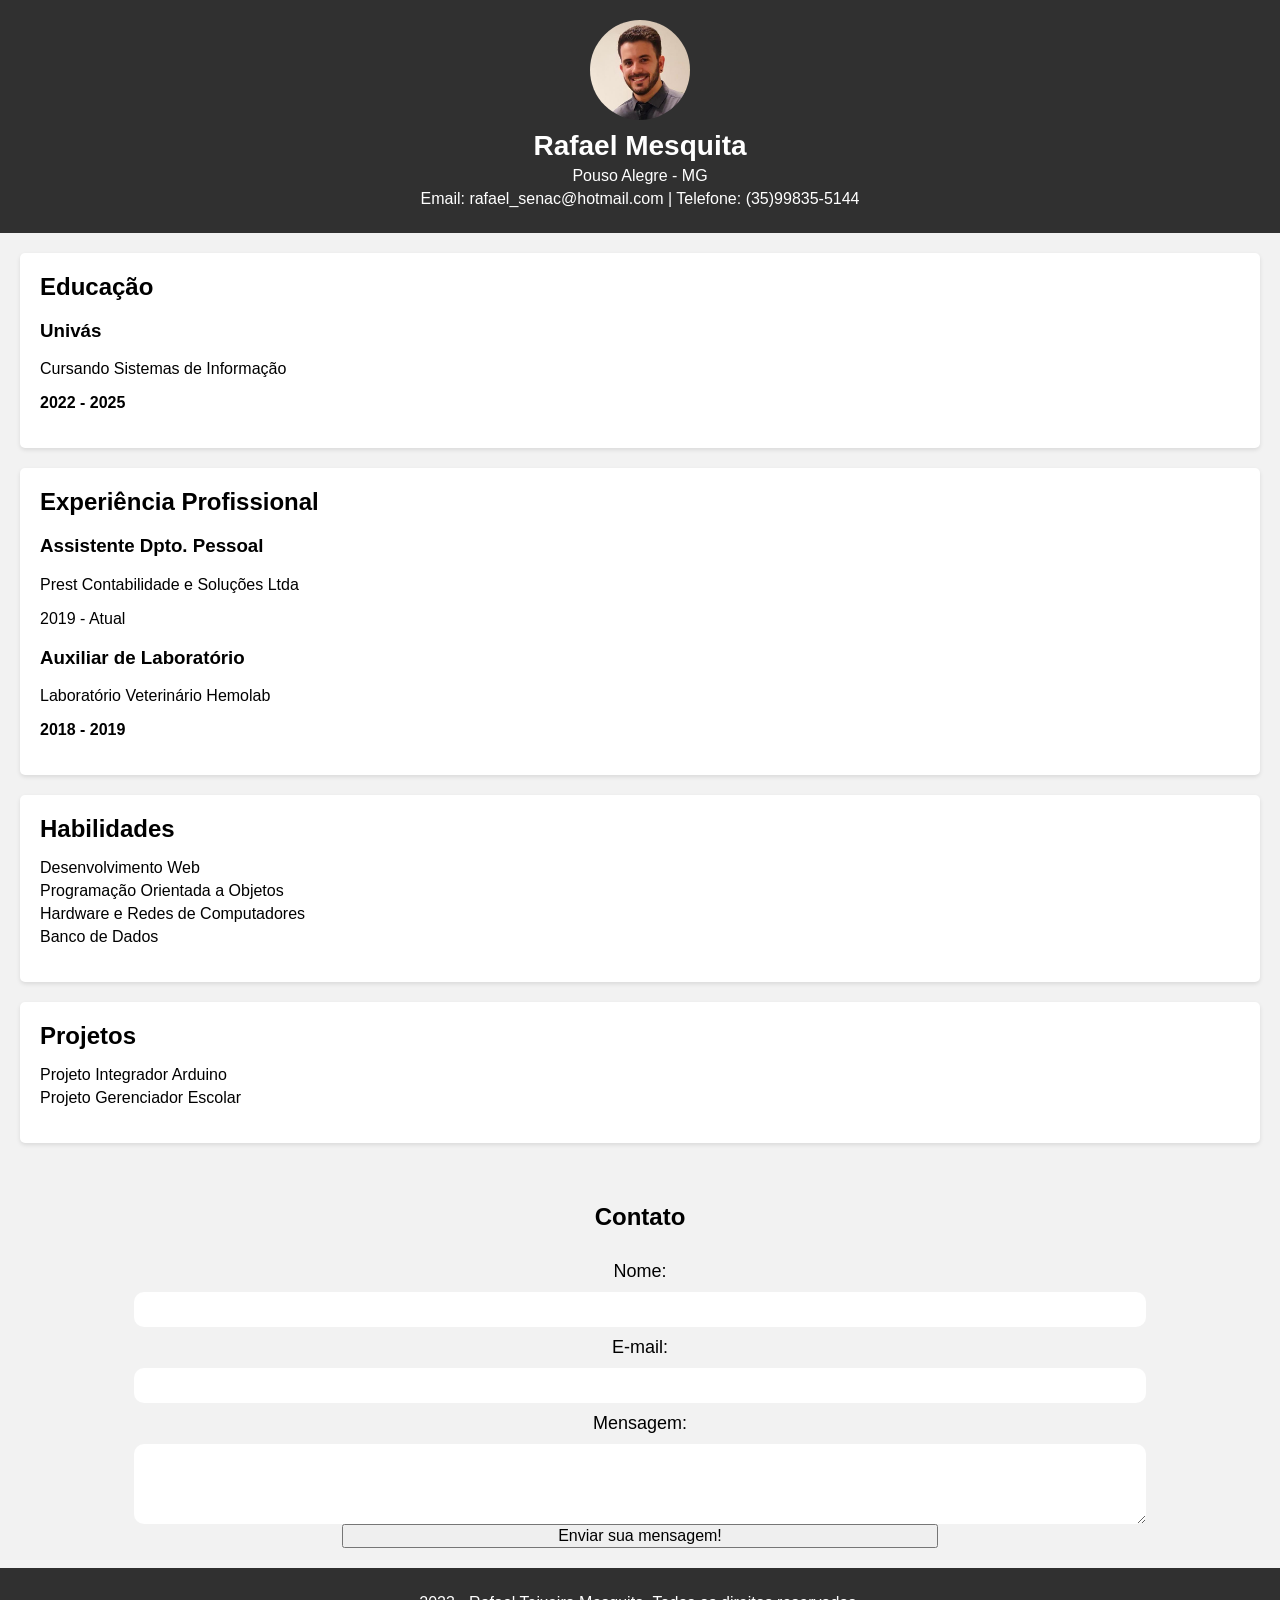
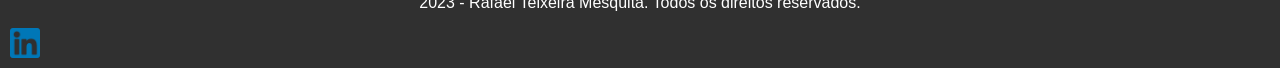
==== index.html @ f60738d2 "first commit" ====
<!DOCTYPE html>
<html lang="pt-br">
<head>
    <meta charset="UTF-8">
    <meta name="viewport" content="width=device-width, initial-scale=1.0">
    <title>Perfil Pessoal - Rafael</title>
    <link rel="stylesheet" href="style.css">
    </head>
    <body>
        <header>
             <div class="profile-picture">
            <img src="./img/profile.jpg" alt="Foto de perfil">
        </div>
            <h1>Rafael Mesquita</h1>
            <p>Pouso Alegre - MG</p>
            <p>Email: rafael_senac@hotmail.com | Telefone: (35)99835-5144</p>
        </header>
        <section class="education">
            <h2>Educação</h2>
            <div class="item">
                <h3>Univás</h3>
                <p>Cursando Sistemas de Informação</p>
                <p>2022 - 2025</p>
            </div>
        </section>
        <section class="experience">
            <h2>Experiência Profissional</h2>
            <div class="item">
                <h3>Assistente Dpto. Pessoal</h3>
                <p>Prest Contabilidade e Soluções Ltda</p>
                <p>2019 - Atual</p>
                <h3>Auxiliar de Laboratório</h3>
                <p>Laboratório Veterinário Hemolab</p>
                <p>2018 - 2019</p>
            </div>
        </section>
    </section>
    <section class="skills">
        <h2>Habilidades</h2>
        <ul>
            <li>Desenvolvimento Web</li>
            <li>Programação Orientada a Objetos</li>
            <li>Hardware e Redes de Computadores</li>
            <li>Banco de Dados</li>
        </ul>
    </section>
    <section class="projects">
        <h2>Projetos</h2>
        <ul>
            <li>Projeto Integrador Arduino</li>
            <li>Projeto Gerenciador Escolar</li>
        </ul>
    </section>
    <div id="contacts">
        <h2>Contato</h1>
        <form>
          <label for="name">Nome:</label>
          <input type="text" name="name" id="name" />
  
          <label for="email">E-mail:</label>
          <input type="email" name="email" id="email" />
  
          <label for="message">Mensagem:</label>
          <textarea name="message" rows="4" id="message"></textarea>
  
          <button type="button" onclick="submitForm()">
            Enviar sua mensagem!
          </button>
        </form>
      </div>
    <footer>
        <p> 2023 - Rafael Teixeira Mesquita. Todos os direitos reservados.</p>
        <a href="https://br.linkedin.com/in/rafael-teixeira-mesquita-1a6871231"><img src="./img/linkedin.png"></a>
    </footer>
    <script src ="scripts.js">
    </script>
    </body>
</html>
---- style.css ----
body {
    font-family: Arial, sans-serif;
    margin: 0;
    padding: 0;
    background-color: #f2f2f2;
}

header {
    background-color: #303030;
    color: #fff;
    text-align: center;
    padding: 20px;
}

header h1 {
    font-size: 28px;
    margin: 0;
}

header p {
    font-size: 16px;
    margin: 5px 0;
}

.profile-picture {
    border-radius: 50%;
    overflow: hidden;
    width: 100px;
    height: 100px;
    margin: 0 auto 10px;
}

.profile-picture img {
    width: 100%;
    height: 100%;
    object-fit: cover;
    border: 0px solid #fff;
}

section {
    background-color: #fff;
    margin: 20px;
    padding: 20px;
    border-radius: 5px;
    box-shadow: 0 2px 4px rgba(0, 0, 0, 0.1);
}

section h2 {
    font-size: 24px;
    margin: 0;
}

ul {
    list-style: none;
    padding: 0;
}

ul li {
    margin: 5px 0;
}

ul li a {
    text-decoration: none;
    color: #3b2dfc;
}

div[id] {
    display: flex;
    flex-direction: column;
    align-items: center;
    justify-content: center;
    background-color: var(--caretblue-3);
    padding: 20px;
  }

  form {
    display: flex;
    flex-direction: column;
    align-items: center;
    justify-content: center;
    width: 80%;
  }
  
  label {
    color: var(--caretblue-1);
    font-size: 18px;
    margin: 10px;
  }

input,
textarea {
  width: 100%;
  border: 2px solid var(--caretblue-1);
  border-radius: 10px;
  padding: 10px;
}

button {
    width: 60%;
    font-size: 16px;
  }
  
footer {
    background-color: #303030;
    color: #fff;
    text-align: center;
    padding: 10px;
}

footer a {
    text-decoration: none;
    color: #fff;
}

.item p:last-child {
    font-weight: bold;
}

 footer img{
        width: 30px;
        height: 30px;
        display: flex;
        justify-content: start;
        
}
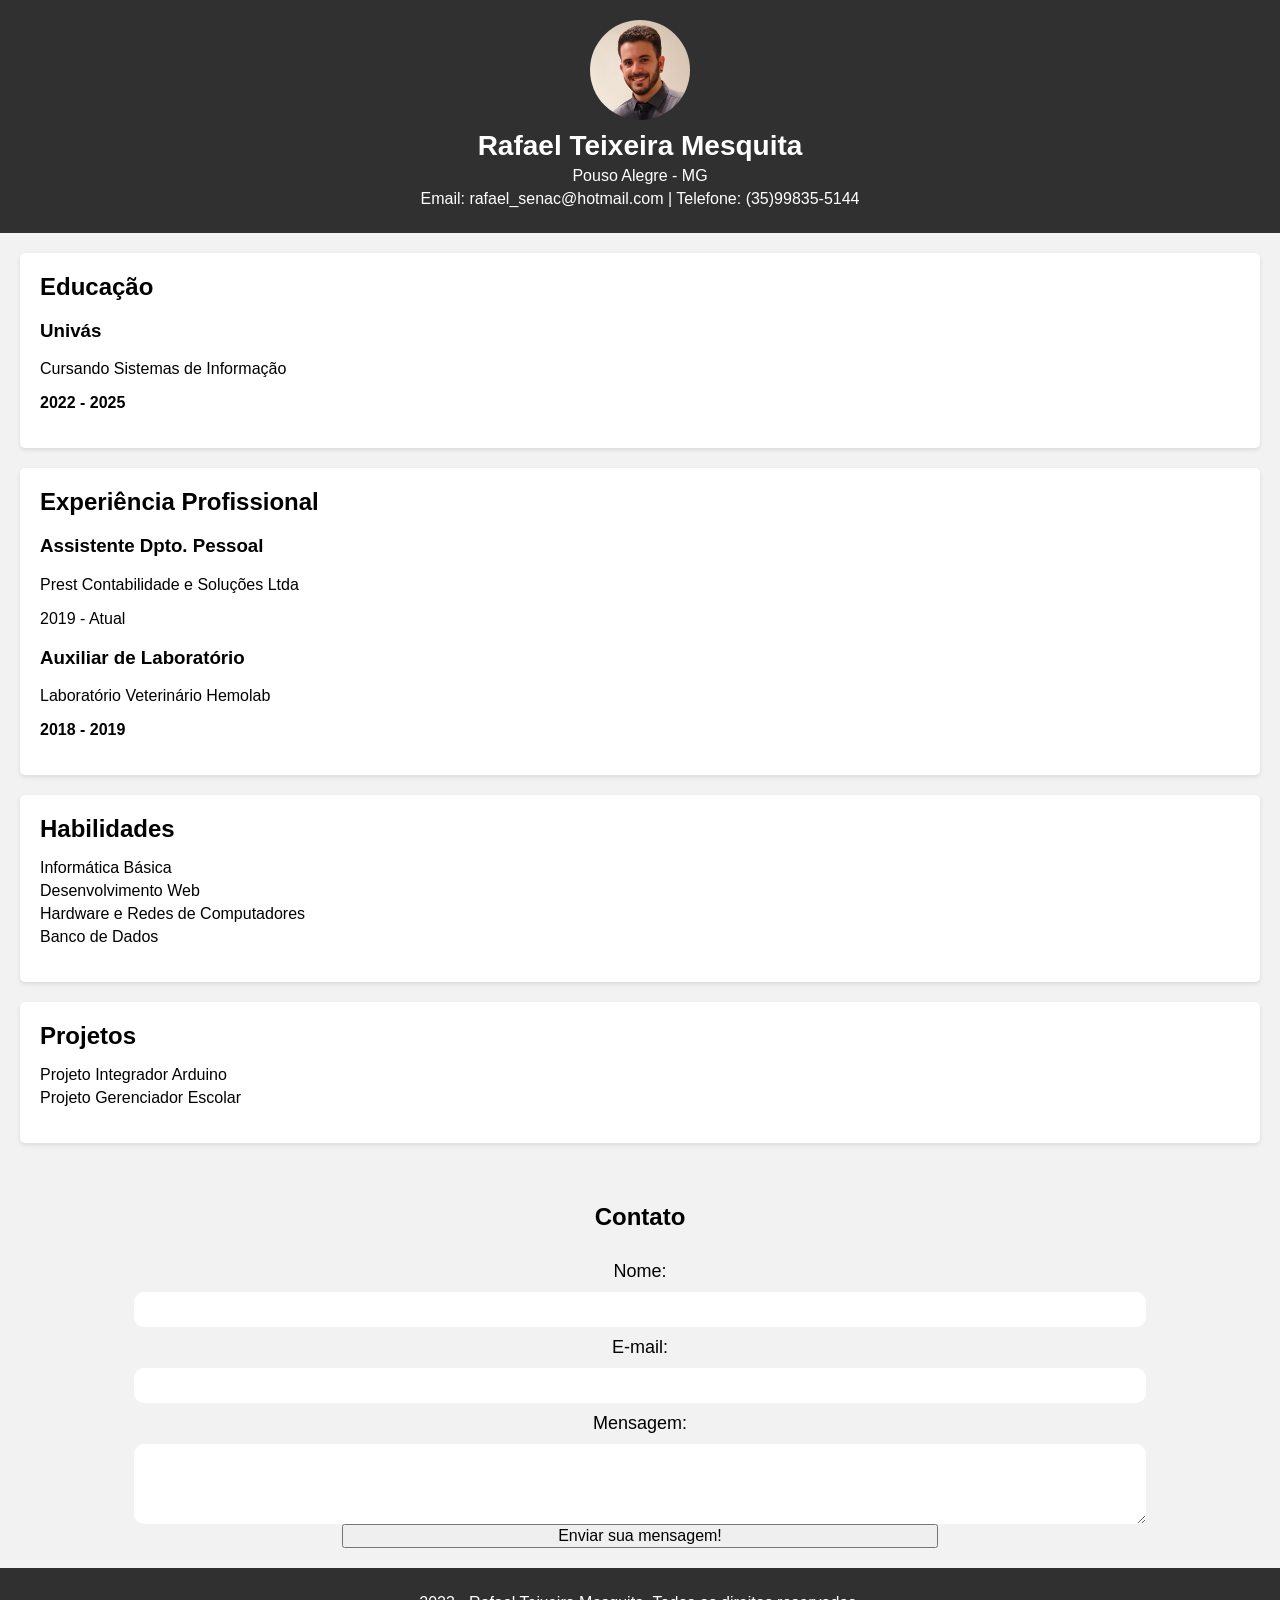
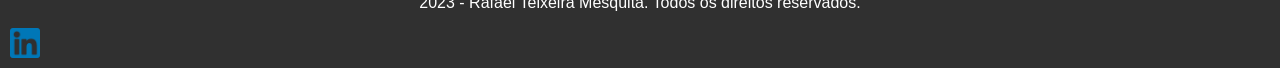
==== commit 0ee065d1: "index.html" ====
--- a/index.html
+++ b/index.html
@@ -11,7 +11,7 @@
              <div class="profile-picture">
             <img src="./img/profile.jpg" alt="Foto de perfil">
         </div>
-            <h1>Rafael Mesquita</h1>
+            <h1>Rafael Teixeira Mesquita</h1>
             <p>Pouso Alegre - MG</p>
             <p>Email: rafael_senac@hotmail.com | Telefone: (35)99835-5144</p>
         </header>
@@ -38,8 +38,8 @@
     <section class="skills">
         <h2>Habilidades</h2>
         <ul>
+            <li>Informática Básica</li>
             <li>Desenvolvimento Web</li>
-            <li>Programação Orientada a Objetos</li>
             <li>Hardware e Redes de Computadores</li>
             <li>Banco de Dados</li>
         </ul>
@@ -75,4 +75,4 @@
     <script src ="scripts.js">
     </script>
     </body>
-</html>+</html>
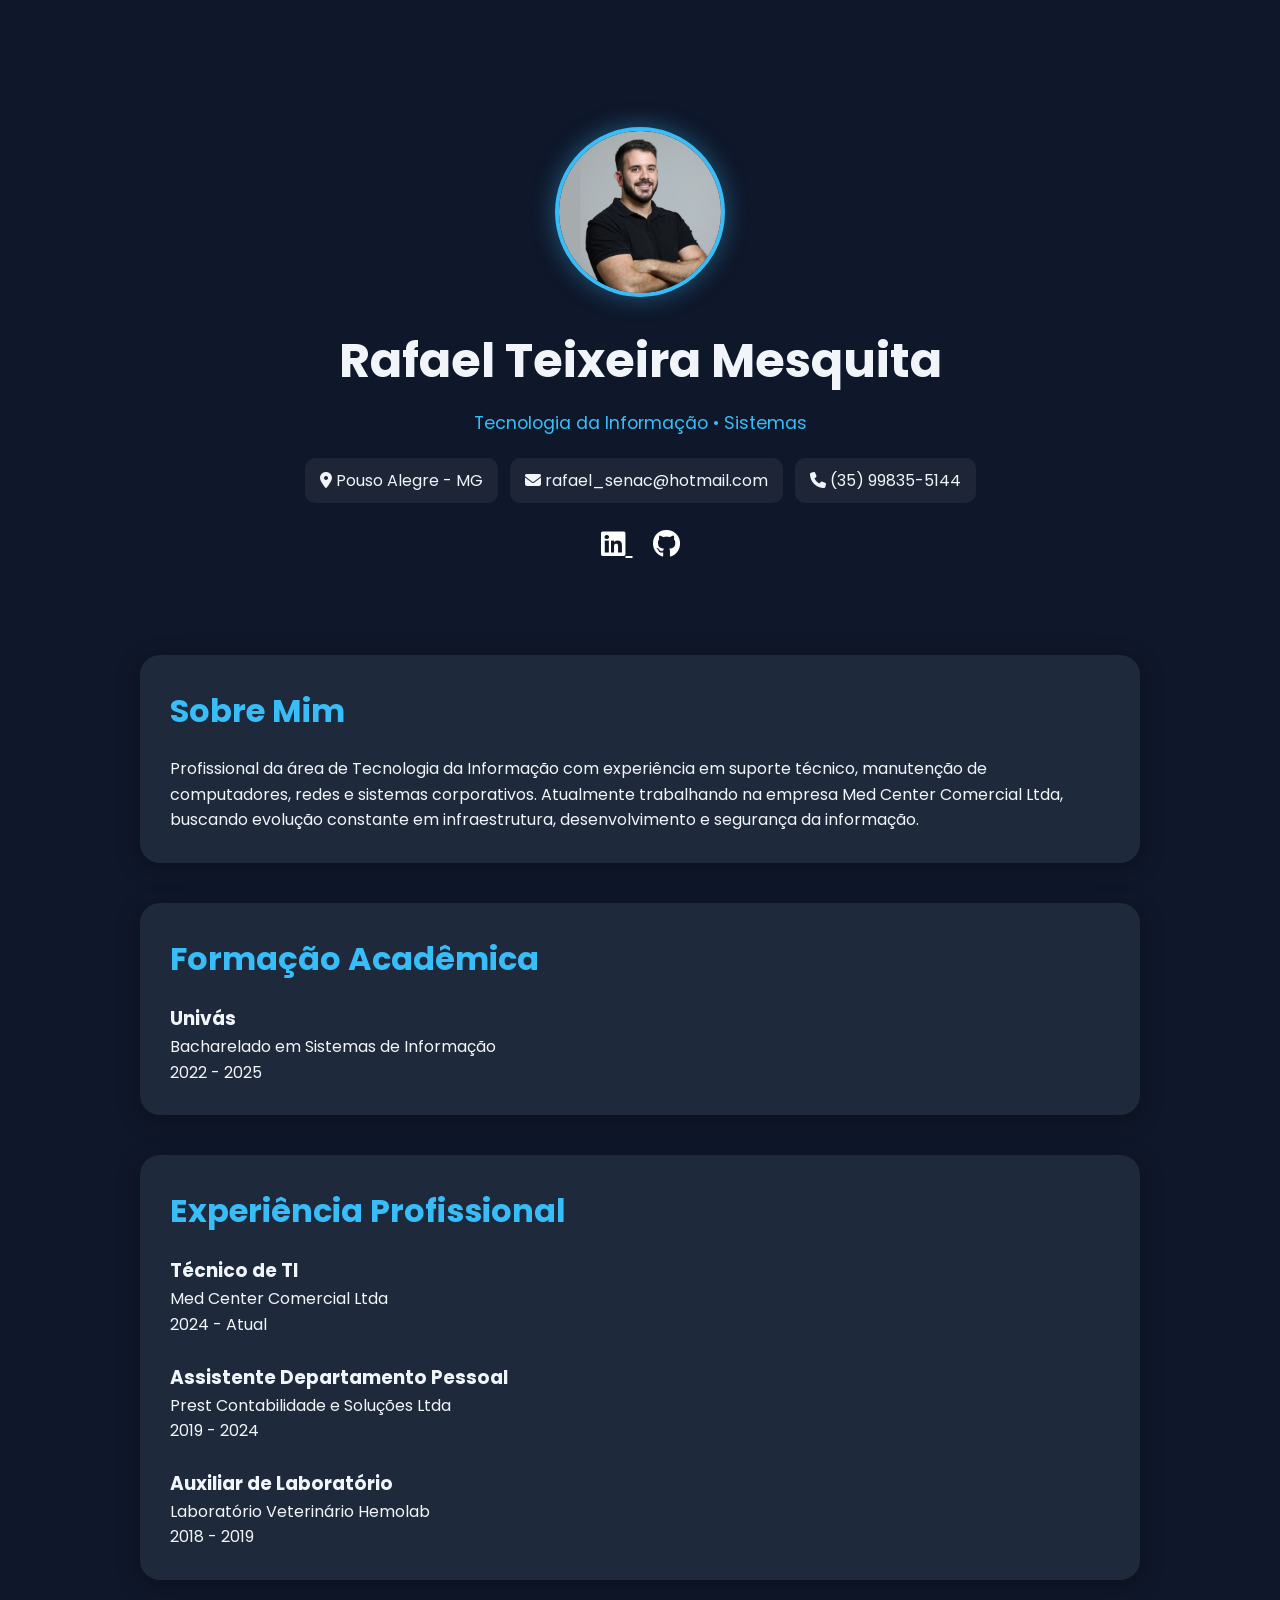
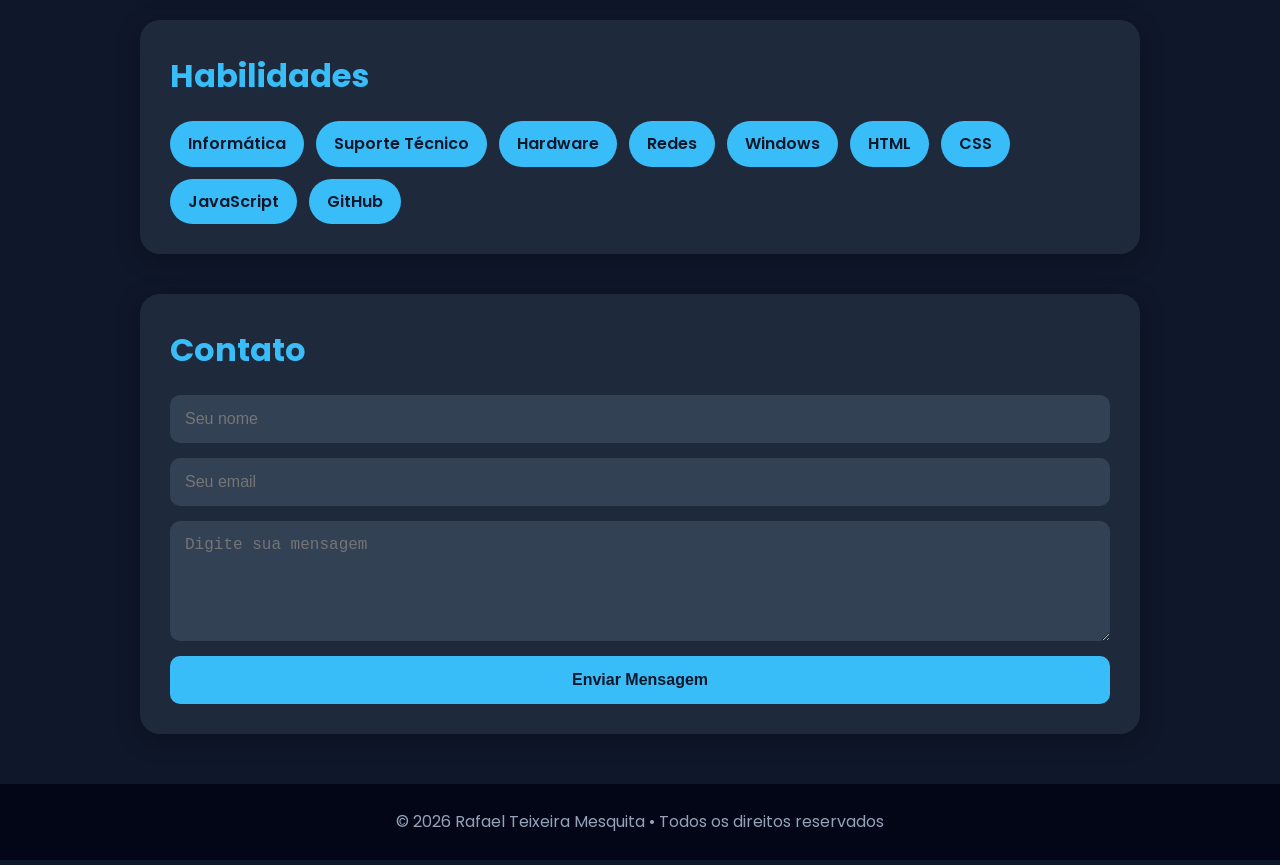
==== commit c16cc9a6: "Atualização do site" ====
--- a/index.html
+++ b/index.html
@@ -1,78 +1,251 @@
 <!DOCTYPE html>
-<html lang="pt-br">
+<html lang="pt-BR">
+
 <head>
+
     <meta charset="UTF-8">
-    <meta name="viewport" content="width=device-width, initial-scale=1.0">
-    <title>Perfil Pessoal - Rafael</title>
+
+    <meta name="viewport"
+        content="width=device-width, initial-scale=1.0">
+
+    <title>Rafael Teixeira Mesquita | Portfólio</title>
+
     <link rel="stylesheet" href="style.css">
-    </head>
-    <body>
-        <header>
-             <div class="profile-picture">
-            <img src="./img/profile.jpg" alt="Foto de perfil">
-        </div>
+
+    <!-- Fonte -->
+    <link rel="preconnect" href="https://fonts.googleapis.com">
+
+    <link href="https://fonts.googleapis.com/css2?family=Poppins:wght@300;400;500;600;700&display=swap"
+        rel="stylesheet">
+
+    <!-- Ícones -->
+    <link rel="stylesheet"
+        href="https://cdnjs.cloudflare.com/ajax/libs/font-awesome/6.5.1/css/all.min.css">
+
+</head>
+
+<body>
+
+    <!-- HERO -->
+
+    <header class="hero">
+
+        <div class="hero-content">
+
+            <img src="./img/profile.jpg"
+                alt="Foto Rafael"
+                class="profile-img">
+
             <h1>Rafael Teixeira Mesquita</h1>
-            <p>Pouso Alegre - MG</p>
-            <p>Email: rafael_senac@hotmail.com | Telefone: (35)99835-5144</p>
-        </header>
-        <section class="education">
-            <h2>Educação</h2>
-            <div class="item">
+
+            <p class="subtitle">
+                Tecnologia da Informação • Sistemas • Suporte Técnico
+            </p>
+
+            <div class="contact-info">
+
+                <span>
+                    <i class="fa-solid fa-location-dot"></i>
+                    Pouso Alegre - MG
+                </span>
+
+                <span>
+                    <i class="fa-solid fa-envelope"></i>
+                    rafael_senac@hotmail.com
+                </span>
+
+                <span>
+                    <i class="fa-solid fa-phone"></i>
+                    (35) 99835-5144
+                </span>
+
+            </div>
+
+            <div class="social-links">
+
+                <a href="https://br.linkedin.com/in/rafael-teixeira-mesquita-1a6871231"
+                    target="_blank">
+
+                    <i class="fa-brands fa-linkedin"></i>
+
+                </a>
+
+                <a href="https://github.com/Rafael-Mesquita"
+                    target="_blank">
+
+                    <i class="fa-brands fa-github"></i>
+
+                </a>
+
+            </div>
+
+        </div>
+
+    </header>
+
+    <!-- SOBRE -->
+
+    <section class="container first-section">
+
+        <div class="card">
+
+            <h2>Sobre Mim</h2>
+
+            <p>
+                Profissional da área de Tecnologia da Informação com experiência
+                em suporte técnico, manutenção de computadores, redes e sistemas corporativos.
+                Atualmente trabalhando na empresa Med Center Comercial Ltda,
+                buscando evolução constante em infraestrutura,
+                desenvolvimento e segurança da informação.
+            </p>
+
+        </div>
+
+    </section>
+
+    <!-- FORMAÇÃO -->
+
+    <section class="container">
+
+        <div class="card">
+
+            <h2>Formação Acadêmica</h2>
+
+            <div class="timeline-item">
+
                 <h3>Univás</h3>
-                <p>Cursando Sistemas de Informação</p>
-                <p>2022 - 2025</p>
-            </div>
-        </section>
-        <section class="experience">
+
+                <p>Bacharelado em Sistemas de Informação</p>
+
+                <span>2022 - 2025</span>
+
+            </div>
+
+        </div>
+
+    </section>
+
+    <!-- EXPERIÊNCIA -->
+
+    <section class="container">
+
+        <div class="card">
+
             <h2>Experiência Profissional</h2>
-            <div class="item">
-                <h3>Assistente Dpto. Pessoal</h3>
+
+            <div class="timeline-item">
+
+                <h3>Técnico de TI</h3>
+
+                <p>Med Center Comercial Ltda</p>
+
+                <span>2024 - Atual</span>
+
+            </div>
+
+            <div class="timeline-item">
+
+                <h3>Assistente Departamento Pessoal</h3>
+
                 <p>Prest Contabilidade e Soluções Ltda</p>
-                <p>2019 - Atual</p>
+
+                <span>2019 - 2024</span>
+
+            </div>
+
+            <div class="timeline-item">
+
                 <h3>Auxiliar de Laboratório</h3>
+
                 <p>Laboratório Veterinário Hemolab</p>
-                <p>2018 - 2019</p>
-            </div>
-        </section>
-    </section>
-    <section class="skills">
-        <h2>Habilidades</h2>
-        <ul>
-            <li>Informática Básica</li>
-            <li>Desenvolvimento Web</li>
-            <li>Hardware e Redes de Computadores</li>
-            <li>Banco de Dados</li>
-        </ul>
-    </section>
-    <section class="projects">
-        <h2>Projetos</h2>
-        <ul>
-            <li>Projeto Integrador Arduino</li>
-            <li>Projeto Gerenciador Escolar</li>
-        </ul>
-    </section>
-    <div id="contacts">
-        <h2>Contato</h1>
-        <form>
-          <label for="name">Nome:</label>
-          <input type="text" name="name" id="name" />
-  
-          <label for="email">E-mail:</label>
-          <input type="email" name="email" id="email" />
-  
-          <label for="message">Mensagem:</label>
-          <textarea name="message" rows="4" id="message"></textarea>
-  
-          <button type="button" onclick="submitForm()">
-            Enviar sua mensagem!
-          </button>
-        </form>
-      </div>
+
+                <span>2018 - 2019</span>
+
+            </div>
+
+        </div>
+
+    </section>
+
+    <!-- HABILIDADES -->
+
+    <section class="container">
+
+        <div class="card">
+
+            <h2>Habilidades</h2>
+
+            <div class="skills">
+
+                <span>Informática</span>
+                <span>Suporte Técnico</span>
+                <span>Hardware</span>
+                <span>Redes</span>
+                <span>Windows</span>
+                <span>HTML</span>
+                <span>CSS</span>
+                <span>JavaScript</span>
+                <span>GitHub</span>
+
+            </div>
+
+        </div>
+
+    </section>
+
+    <!-- CONTATO -->
+
+    <section class="container">
+
+        <div class="card">
+
+            <h2>Contato</h2>
+
+            <form action="https://formspree.io/f/mzdonrdb"
+                method="POST">
+
+                <!-- CAMPOS -->
+<input type="text"
+        name="name"
+        placeholder="Seu nome"
+        required>
+
+    <input type="email"
+        name="email"
+        placeholder="Seu email"
+        required>
+
+    <textarea name="message"
+        rows="5"
+        placeholder="Digite sua mensagem"
+        required></textarea>
+
+    <button type="submit">
+
+        Enviar Mensagem
+
+
+
+                </button>
+
+            </form>
+
+        </div>
+
+    </section>
+
+    <!-- FOOTER -->
+
     <footer>
-        <p> 2023 - Rafael Teixeira Mesquita. Todos os direitos reservados.</p>
-        <a href="https://br.linkedin.com/in/rafael-teixeira-mesquita-1a6871231"><img src="./img/linkedin.png"></a>
+
+        <p id="footer-text">
+            © 2026 Rafael Teixeira Mesquita • Todos os direitos reservados
+        </p>
+
     </footer>
-    <script src ="scripts.js">
-    </script>
-    </body>
-</html>
+
+    <script src="scripts.js"></script>
+
+</body>
+
+</html>
--- a/style.css
+++ b/style.css
@@ -1,125 +1,368 @@
-body {
-    font-family: Arial, sans-serif;
+* {
     margin: 0;
     padding: 0;
-    background-color: #f2f2f2;
-}
-
-header {
-    background-color: #303030;
-    color: #fff;
+    box-sizing: border-box;
+}
+
+body {
+
+    font-family: 'Poppins', sans-serif;
+
+    background: #0f172a;
+
+    color: #f1f5f9;
+
+    line-height: 1.6;
+}
+
+/* HERO */
+
+.hero {
+
+    min-height: 75vh;
+
+    display: flex;
+    justify-content: center;
+    align-items: center;
+
     text-align: center;
-    padding: 20px;
-}
-
-header h1 {
+
+    padding: 40px 20px 20px;
+
+    background:
+        linear-gradient(rgba(15, 23, 42, 0.96),
+            rgba(15, 23, 42, 0.98)),
+        url('./img/background.jpg');
+
+    background-size: cover;
+    background-position: center;
+}
+
+.hero-content {
+
+    max-width: 900px;
+}
+
+.profile-img {
+
+    width: 170px;
+    height: 170px;
+
+    border-radius: 50%;
+
+    object-fit: cover;
+
+    border: 4px solid #38bdf8;
+
+    margin-bottom: 18px;
+
+    box-shadow: 0 0 25px rgba(56, 189, 248, 0.4);
+}
+
+.hero h1 {
+
+    font-size: 3rem;
+
+    margin-bottom: 10px;
+}
+
+.subtitle {
+
+    color: #38bdf8;
+
+    font-size: 1.1rem;
+
+    margin-bottom: 20px;
+}
+
+.contact-info {
+
+    display: flex;
+
+    flex-wrap: wrap;
+
+    justify-content: center;
+
+    gap: 12px;
+
+    margin-bottom: 20px;
+}
+
+.contact-info span {
+
+    background: rgba(255,255,255,0.06);
+
+    padding: 10px 15px;
+
+    border-radius: 10px;
+}
+
+.social-links a {
+
+    color: white;
+
     font-size: 28px;
-    margin: 0;
-}
-
-header p {
-    font-size: 16px;
-    margin: 5px 0;
-}
-
-.profile-picture {
-    border-radius: 50%;
-    overflow: hidden;
-    width: 100px;
-    height: 100px;
-    margin: 0 auto 10px;
-}
-
-.profile-picture img {
-    width: 100%;
-    height: 100%;
-    object-fit: cover;
-    border: 0px solid #fff;
-}
-
-section {
-    background-color: #fff;
-    margin: 20px;
-    padding: 20px;
-    border-radius: 5px;
-    box-shadow: 0 2px 4px rgba(0, 0, 0, 0.1);
-}
-
-section h2 {
-    font-size: 24px;
-    margin: 0;
-}
-
-ul {
-    list-style: none;
-    padding: 0;
-}
-
-ul li {
-    margin: 5px 0;
-}
-
-ul li a {
-    text-decoration: none;
-    color: #3b2dfc;
-}
-
-div[id] {
+
+    margin: 0 10px;
+
+    transition: 0.3s;
+}
+
+.social-links a:hover {
+
+    color: #38bdf8;
+}
+
+/* SEÇÕES */
+
+.container {
+
+    width: 90%;
+    max-width: 1000px;
+
+    margin: auto;
+
+    padding: 20px 0;
+}
+
+/* MENOS ESPAÇO */
+
+.first-section {
+
+    margin-top: -40px;
+}
+
+.card {
+
+    background: #1e293b;
+
+    padding: 30px;
+
+    border-radius: 20px;
+
+    box-shadow: 0 5px 25px rgba(0,0,0,0.3);
+
+    transition: 0.3s;
+}
+
+.card:hover {
+
+    transform: translateY(-5px);
+}
+
+.card h2 {
+
+    color: #38bdf8;
+
+    margin-bottom: 20px;
+
+    font-size: 2rem;
+}
+
+.timeline-item {
+
+    margin-bottom: 25px;
+}
+
+.timeline-item:last-child {
+
+    margin-bottom: 0;
+}
+
+/* HABILIDADES */
+
+.skills {
+
     display: flex;
+
+    flex-wrap: wrap;
+
+    gap: 12px;
+}
+
+.skills span {
+
+    background: #38bdf8;
+
+    color: #0f172a;
+
+    padding: 10px 18px;
+
+    border-radius: 30px;
+
+    font-weight: 600;
+
+    transition: 0.3s;
+}
+
+.skills span:hover {
+
+    transform: scale(1.05);
+}
+
+/* FORM */
+
+form {
+
+    display: flex;
+
     flex-direction: column;
-    align-items: center;
-    justify-content: center;
-    background-color: var(--caretblue-3);
-    padding: 20px;
-  }
-
-  form {
-    display: flex;
-    flex-direction: column;
-    align-items: center;
-    justify-content: center;
-    width: 80%;
-  }
-  
-  label {
-    color: var(--caretblue-1);
-    font-size: 18px;
-    margin: 10px;
-  }
+
+    gap: 15px;
+}
 
 input,
 textarea {
-  width: 100%;
-  border: 2px solid var(--caretblue-1);
-  border-radius: 10px;
-  padding: 10px;
+
+    width: 100%;
+
+    padding: 15px;
+
+    border: none;
+
+    border-radius: 10px;
+
+    background: #334155;
+
+    color: white;
+
+    font-size: 1rem;
+}
+
+input:focus,
+textarea:focus {
+
+    outline: 2px solid #38bdf8;
 }
 
 button {
-    width: 60%;
-    font-size: 16px;
-  }
-  
+
+    background: #38bdf8;
+
+    color: #0f172a;
+
+    border: none;
+
+    padding: 15px;
+
+    border-radius: 10px;
+
+    font-size: 1rem;
+
+    font-weight: bold;
+
+    cursor: pointer;
+
+    transition: 0.3s;
+}
+
+button:hover {
+
+    background: #0ea5e9;
+
+    transform: translateY(-2px);
+}
+
+/* FOOTER */
+
 footer {
-    background-color: #303030;
-    color: #fff;
+
+    margin-top: 30px;
+
     text-align: center;
-    padding: 10px;
-}
-
-footer a {
-    text-decoration: none;
-    color: #fff;
-}
-
-.item p:last-child {
-    font-weight: bold;
-}
-
- footer img{
-        width: 30px;
-        height: 30px;
-        display: flex;
-        justify-content: start;
-        
+
+    padding: 25px;
+
+    background: #020617;
+
+    color: #94a3b8;
+}
+
+/* ANIMAÇÕES */
+
+.hidden {
+
+    opacity: 0;
+
+    transform: translateY(40px);
+
+    transition: all 0.8s ease;
+}
+
+.show {
+
+    opacity: 1;
+
+    transform: translateY(0);
+}
+
+/* BOTÃO TOPO */
+
+#backToTop {
+
+    position: fixed;
+
+    bottom: 30px;
+    right: 30px;
+
+    width: 50px;
+    height: 50px;
+
+    border: none;
+
+    border-radius: 50%;
+
+    background: #38bdf8;
+
+    color: #0f172a;
+
+    font-size: 22px;
+
+    cursor: pointer;
+
+    opacity: 0;
+
+    visibility: hidden;
+
+    transition: 0.3s;
+
+    z-index: 999;
+}
+
+.show-top {
+
+    opacity: 1 !important;
+
+    visibility: visible !important;
+}
+
+/* RESPONSIVO */
+
+@media(max-width: 768px) {
+
+    .hero h1 {
+
+        font-size: 2rem;
+    }
+
+    .profile-img {
+
+        width: 130px;
+        height: 130px;
+    }
+
+    .contact-info {
+
+        flex-direction: column;
+    }
+
+    .card {
+
+        padding: 20px;
+    }
+
+    .first-section {
+
+        margin-top: -20px;
+    }
 }
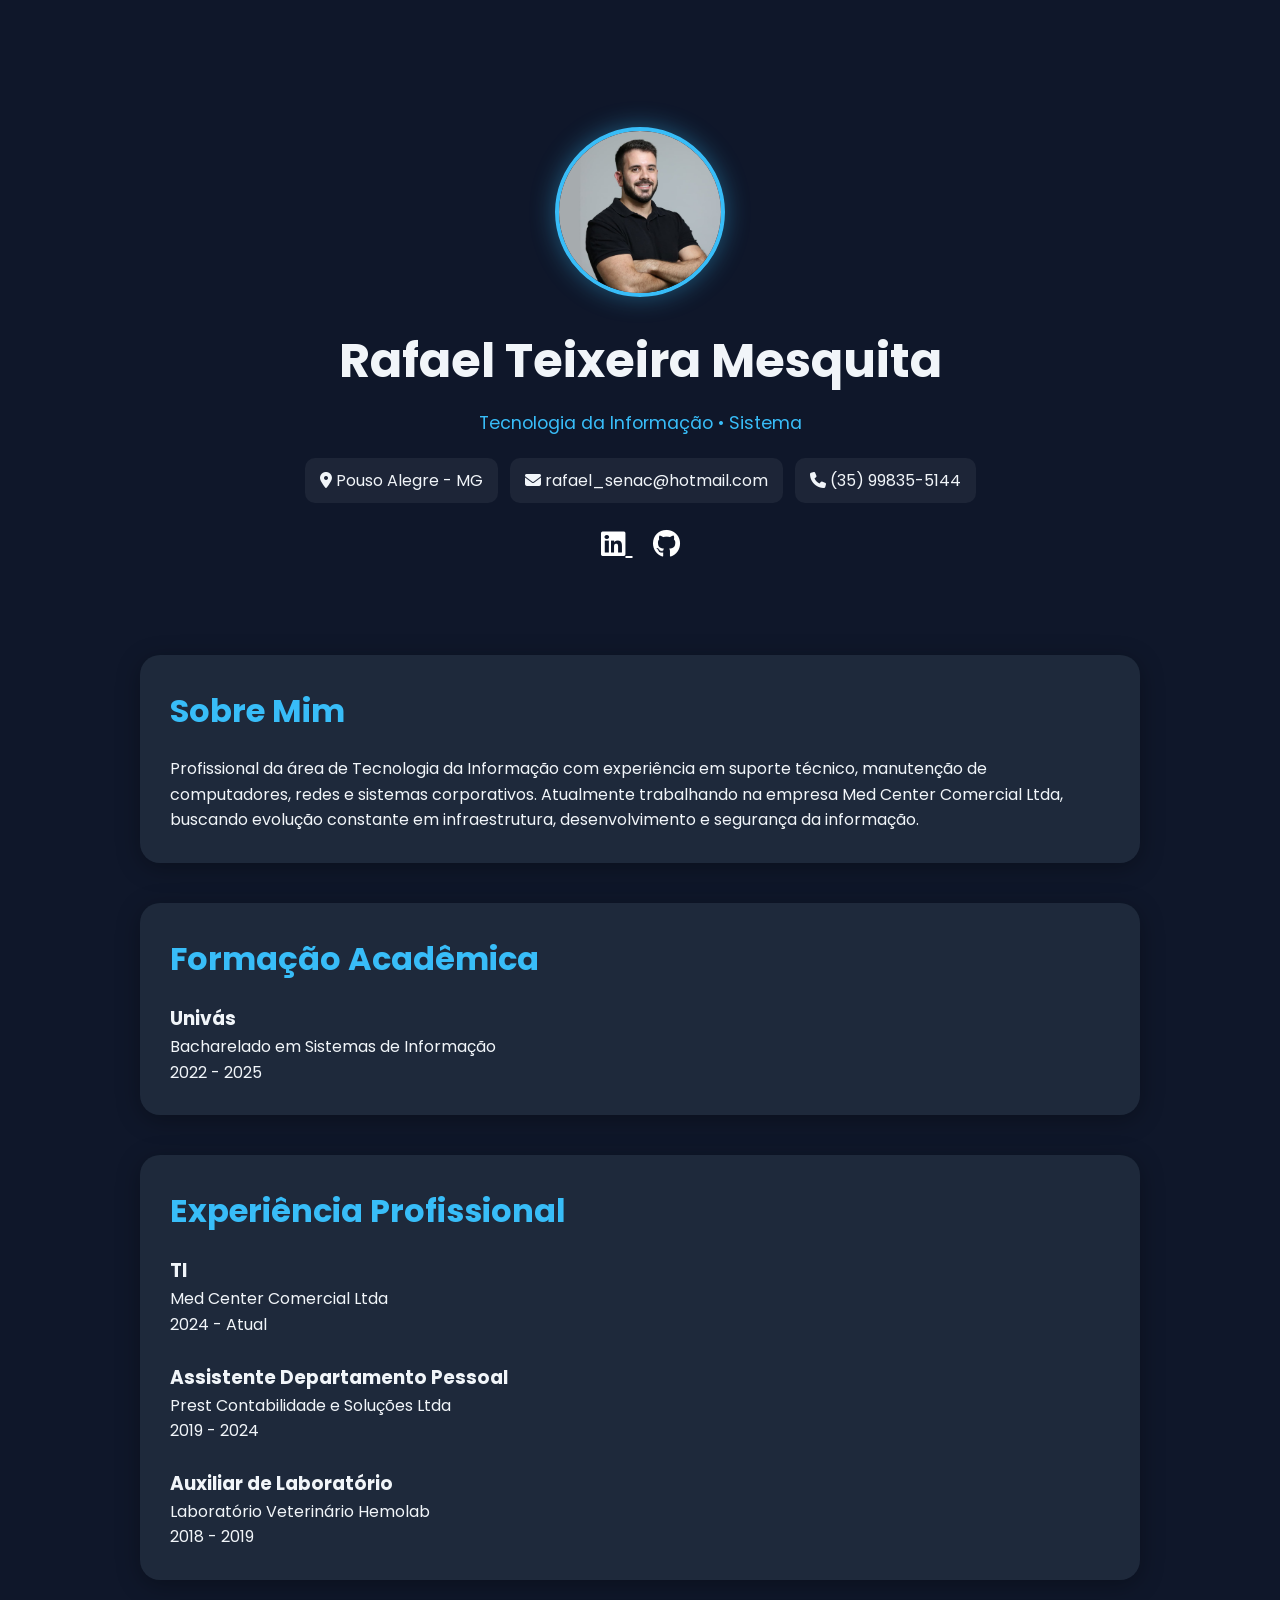
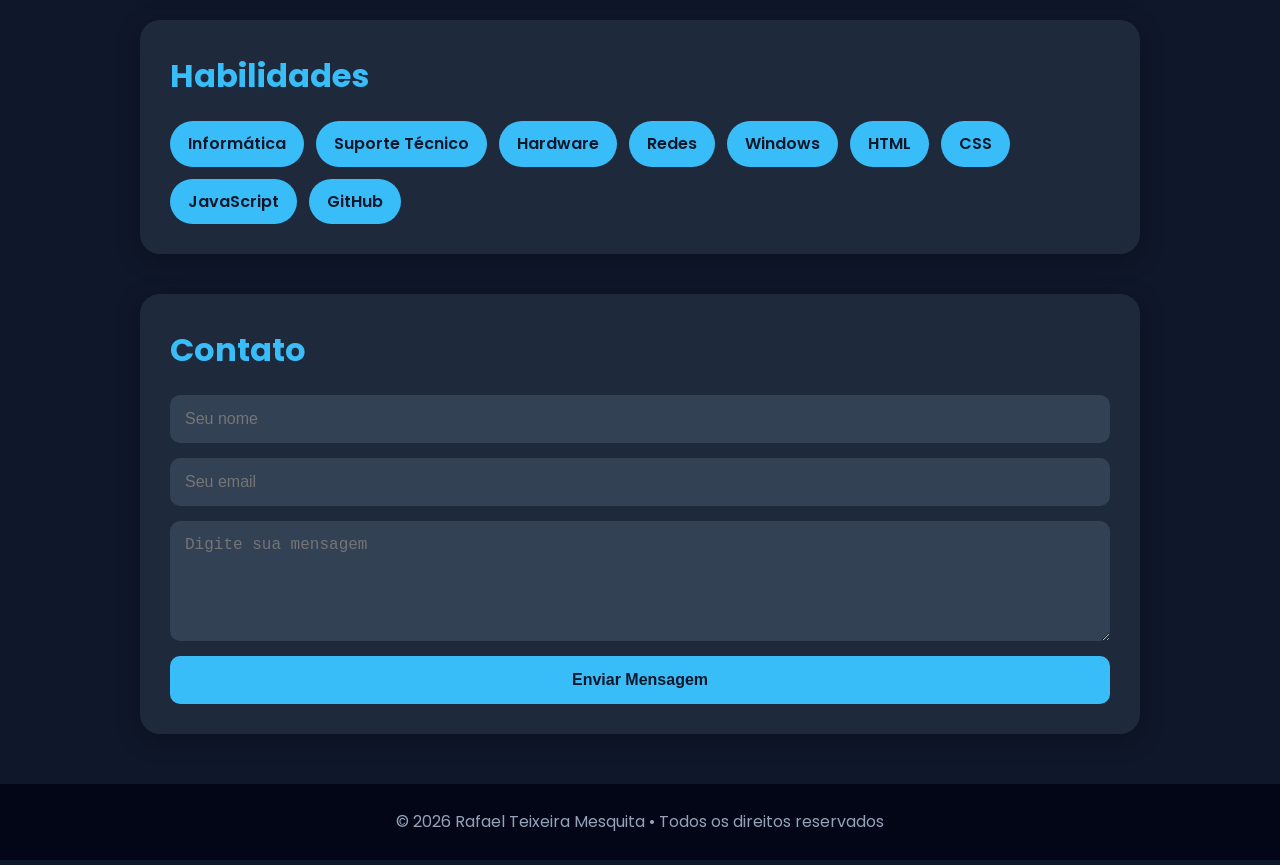
==== commit 8d5f4108: "Change job title from 'Técnico de TI' to 'TI'" ====
--- a/index.html
+++ b/index.html
@@ -135,7 +135,7 @@
 
             <div class="timeline-item">
 
-                <h3>Técnico de TI</h3>
+                <h3>TI</h3>
 
                 <p>Med Center Comercial Ltda</p>
 
@@ -248,4 +248,4 @@
 
 </body>
 
-</html>+</html>
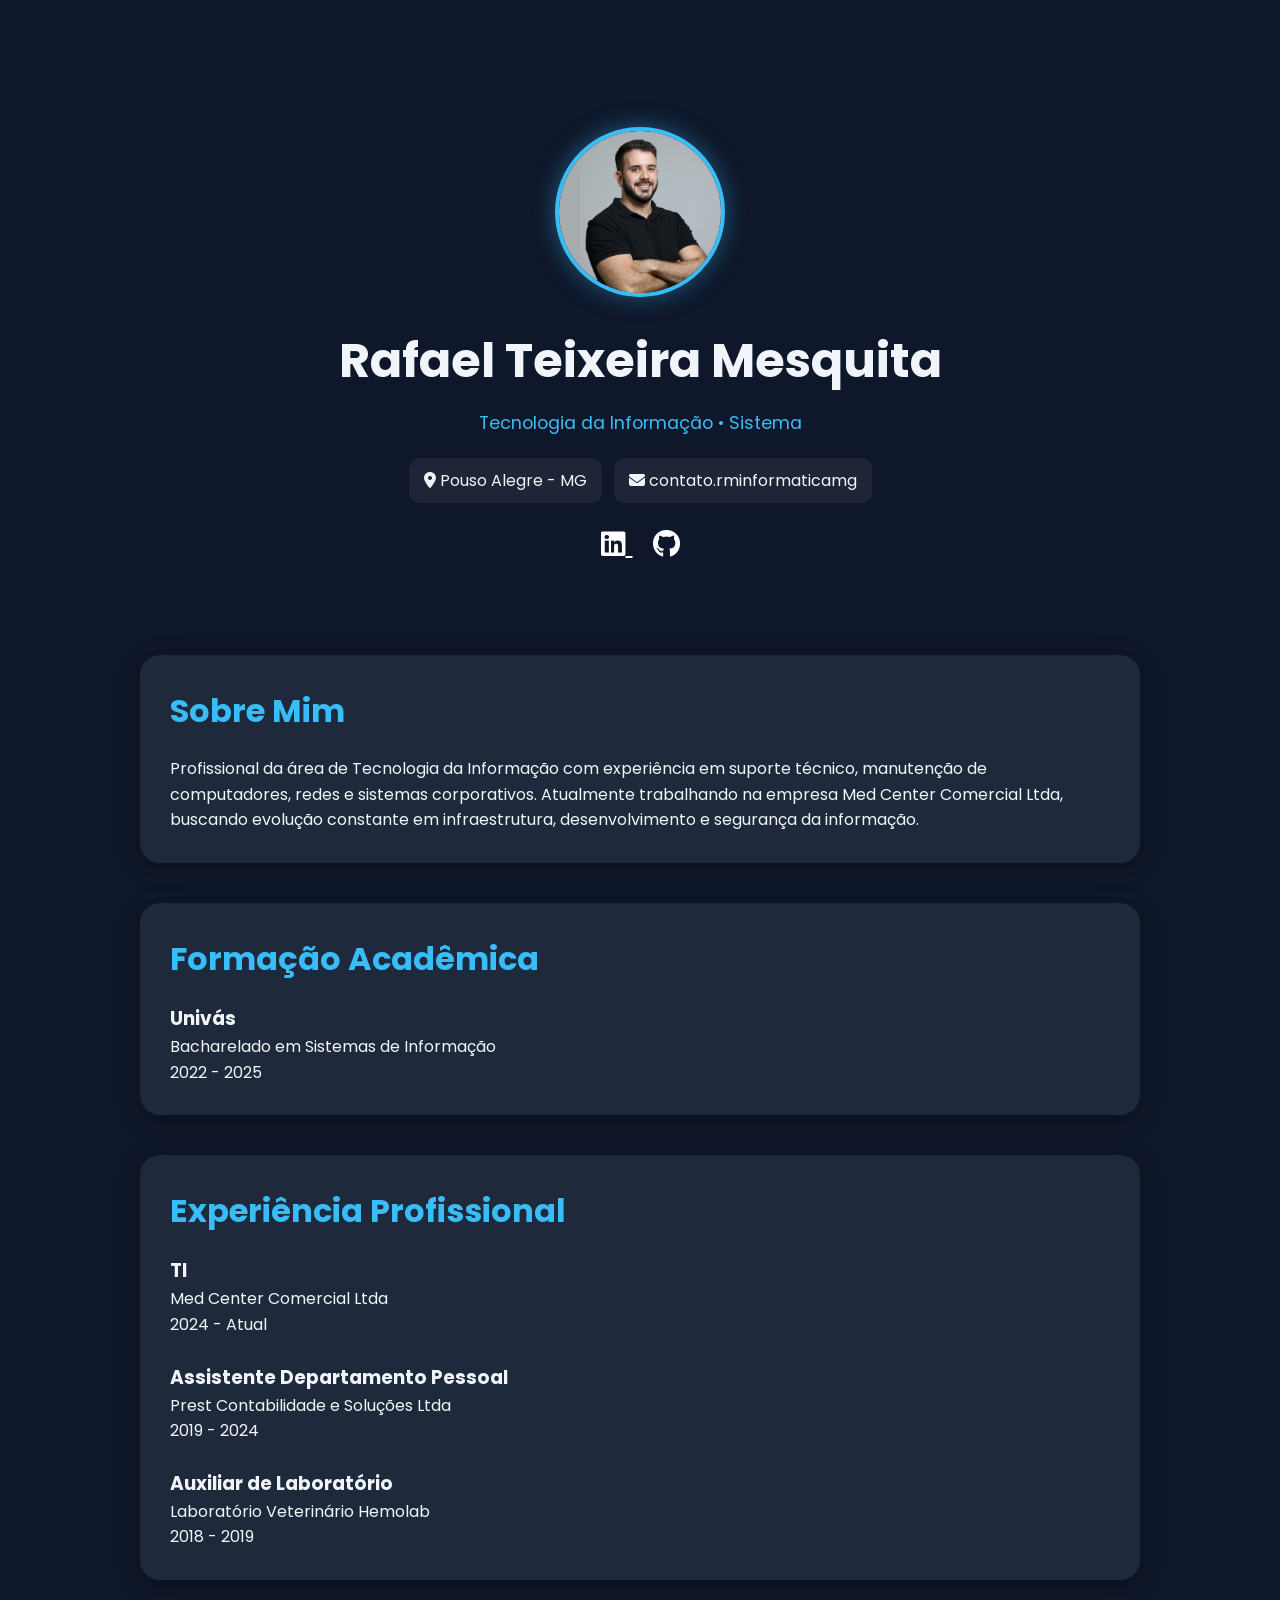
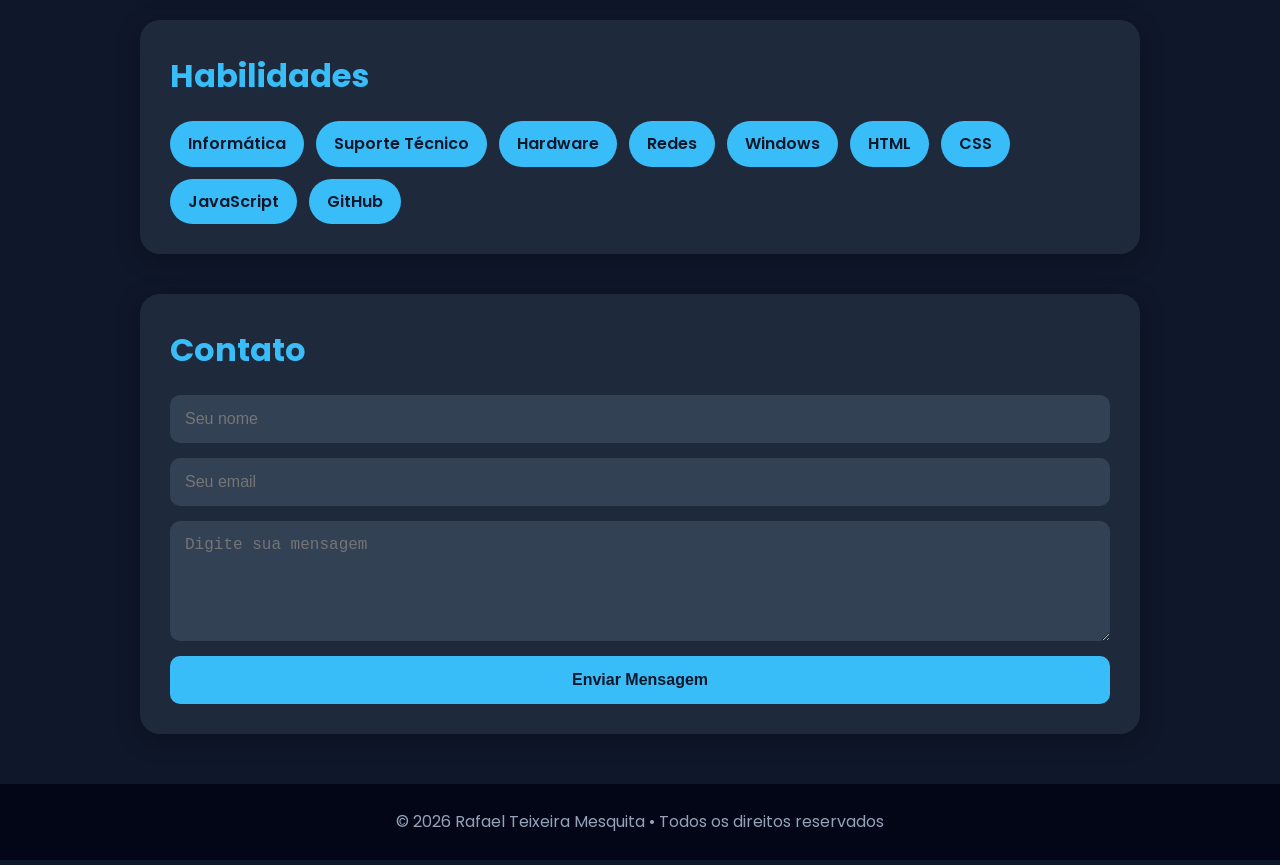
==== commit 9ab0ffd1: "Modify contact information in index.html Updated contact email and removed phone number." ====
--- a/index.html
+++ b/index.html
@@ -51,12 +51,7 @@
 
                 <span>
                     <i class="fa-solid fa-envelope"></i>
-                    rafael_senac@hotmail.com
-                </span>
-
-                <span>
-                    <i class="fa-solid fa-phone"></i>
-                    (35) 99835-5144
+                    contato.rminformaticamg
                 </span>
 
             </div>
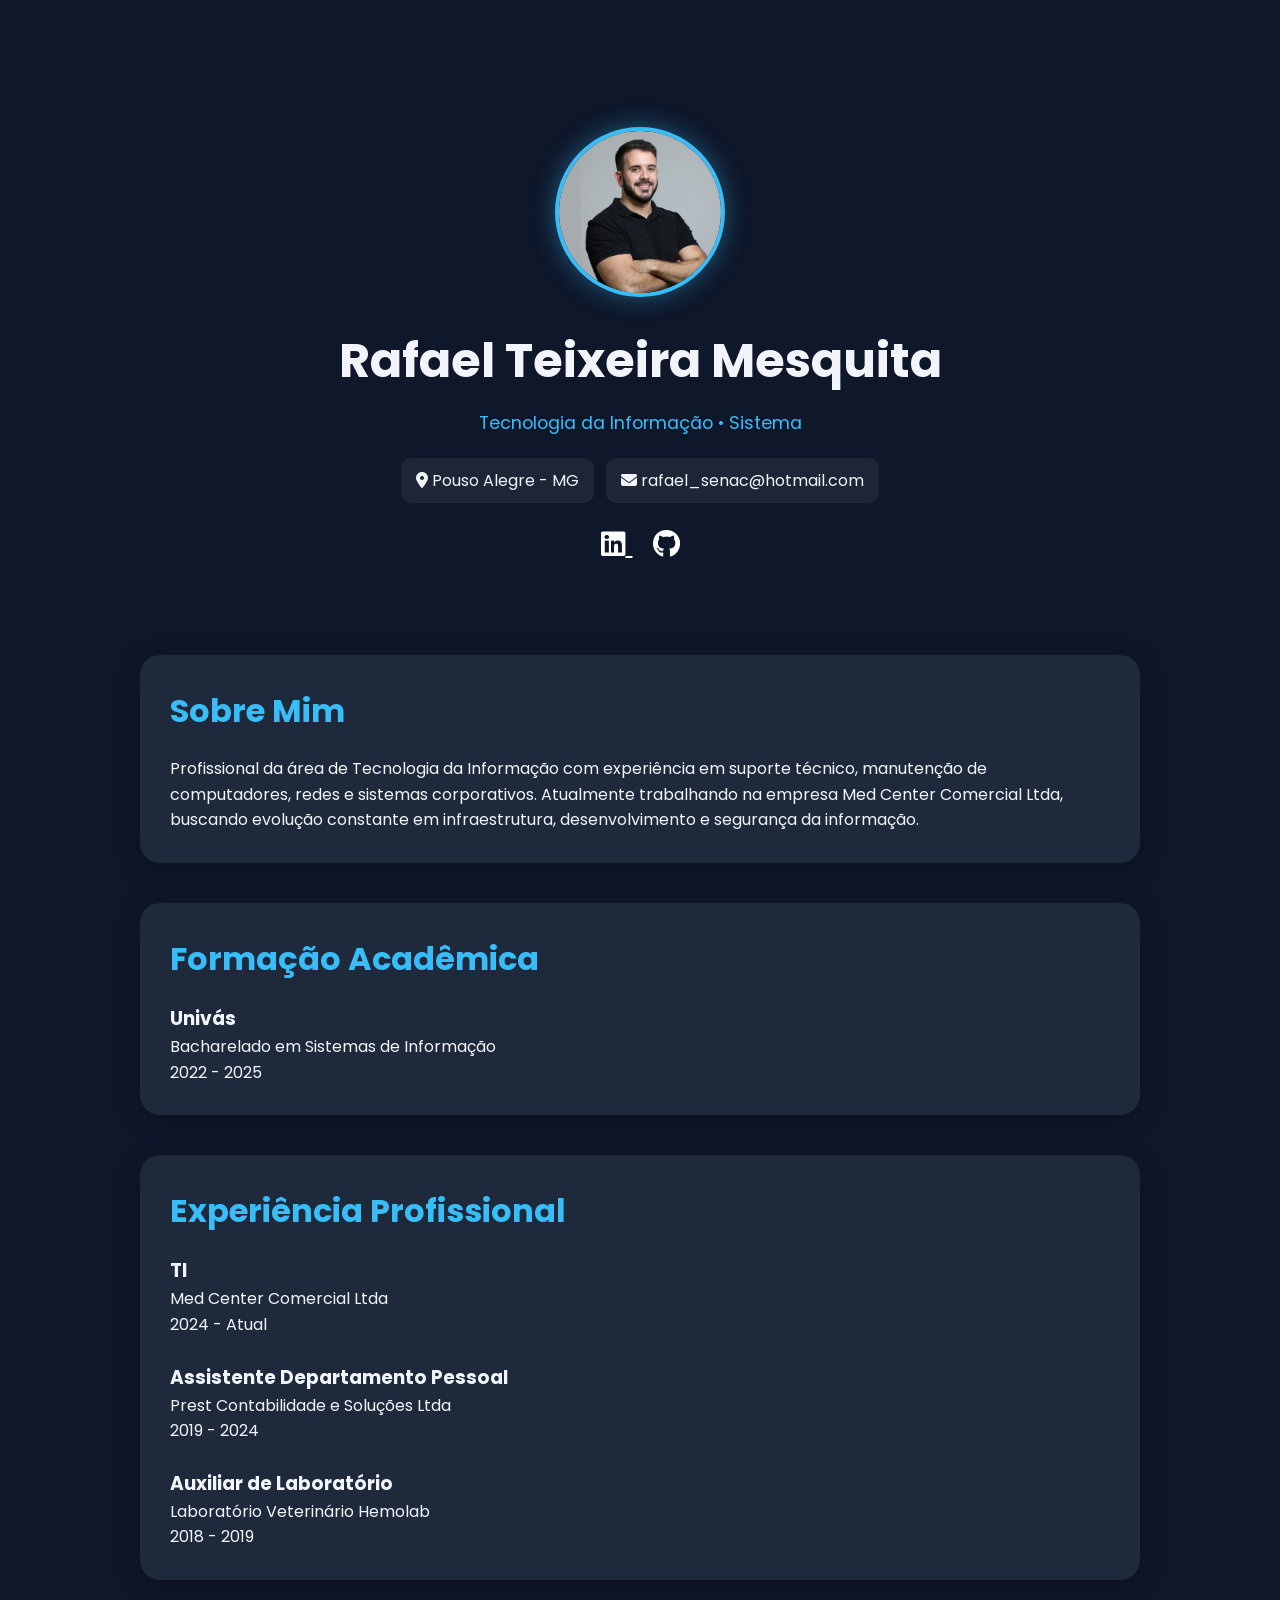
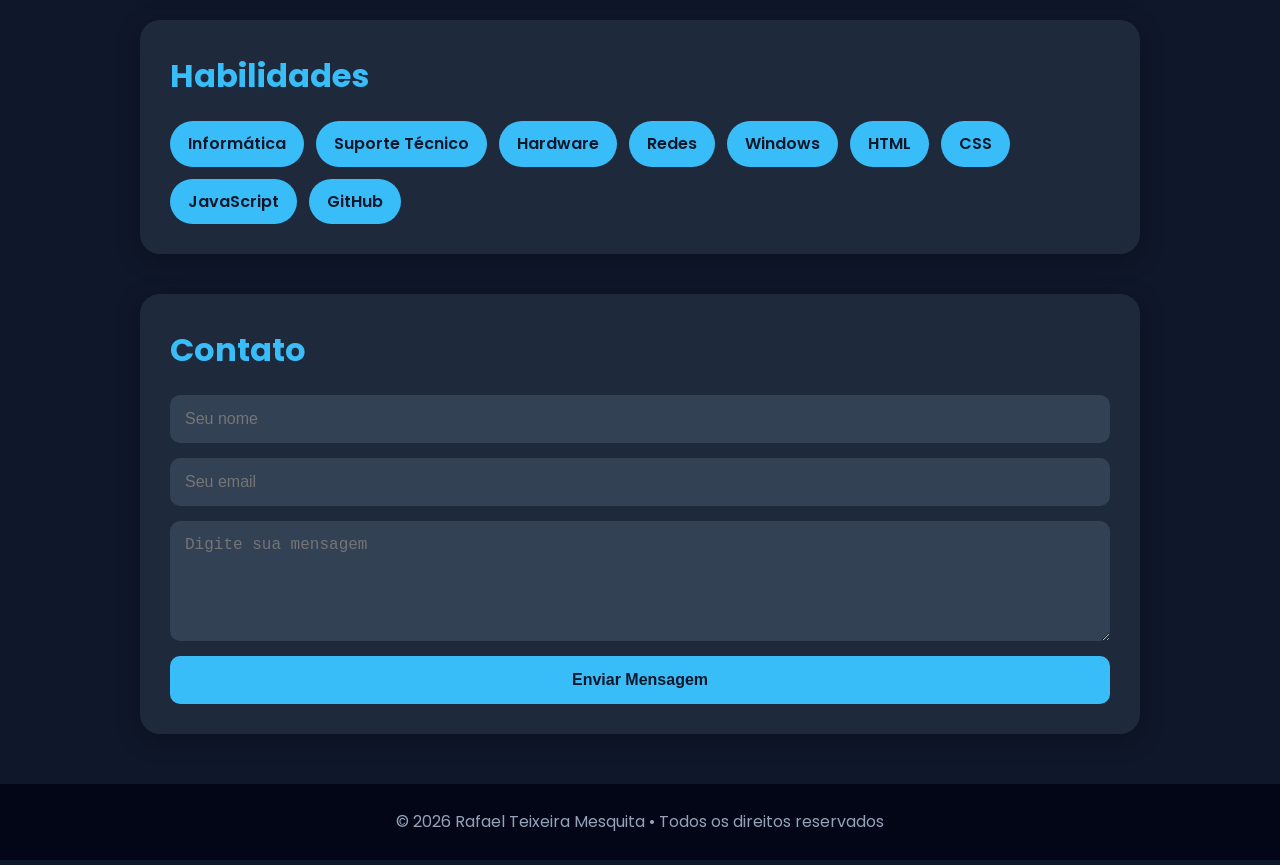
==== commit 8ffcc448: "Update index.html" ====
--- a/index.html
+++ b/index.html
@@ -51,7 +51,7 @@
 
                 <span>
                     <i class="fa-solid fa-envelope"></i>
-                    contato.rminformaticamg
+                    rafael_senac@hotmail.com
                 </span>
 
             </div>
